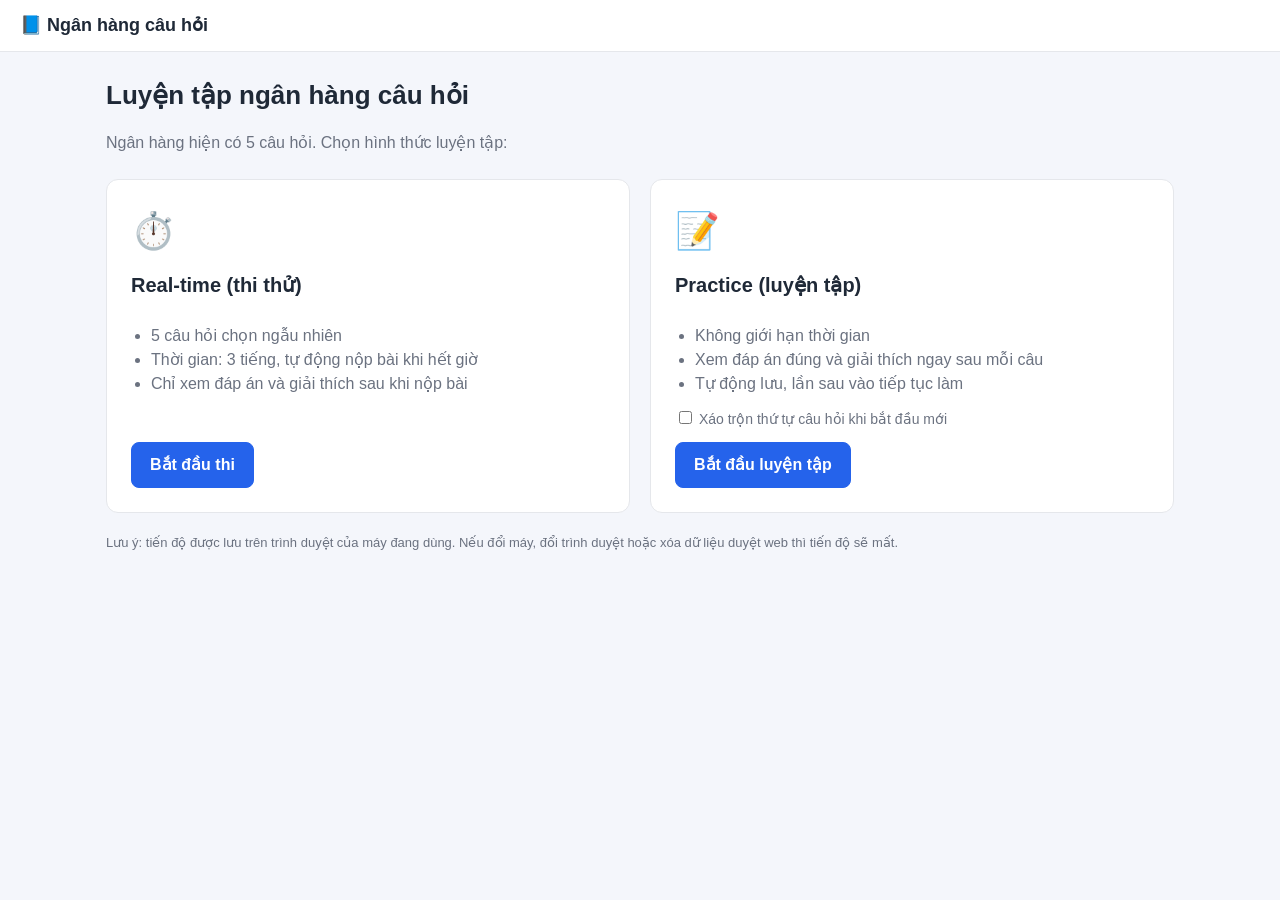
==== index.html @ 00bdcbef "Tạo trang web luyện tập ngân hàng câu hỏi (Real-time và Practice) Co-Authored-By: Claude Opus 5.5 <n" ====
<!doctype html>
<html lang="vi">
<head>
  <meta charset="utf-8">
  <meta name="viewport" content="width=device-width, initial-scale=1">
  <title>Luyện tập ngân hàng câu hỏi</title>
  <link rel="stylesheet" href="style.css">
</head>
<body>
  <header class="topbar">
    <div class="brand" id="brand">📘 Ngân hàng câu hỏi</div>
    <div class="topbar-right" id="topbarRight"></div>
  </header>

  <main id="app"></main>

  <script src="data/questions.js"></script>
  <script src="app.js"></script>
</body>
</html>
---- style.css ----
:root {
  --bg: #f4f6fb;
  --card: #ffffff;
  --text: #1f2937;
  --muted: #6b7280;
  --border: #e5e7eb;
  --primary: #2563eb;
  --primary-dark: #1d4ed8;
  --green: #16a34a;
  --green-bg: #dcfce7;
  --red: #dc2626;
  --red-bg: #fee2e2;
  --amber: #d97706;
  --amber-bg: #fef3c7;
  --radius: 12px;
}

* { box-sizing: border-box; }

body {
  margin: 0;
  font-family: "Segoe UI", Roboto, Arial, sans-serif;
  background: var(--bg);
  color: var(--text);
  line-height: 1.5;
}

button { font: inherit; cursor: pointer; }

.topbar {
  position: sticky;
  top: 0;
  z-index: 10;
  display: flex;
  justify-content: space-between;
  align-items: center;
  gap: 12px;
  padding: 12px 20px;
  background: var(--card);
  border-bottom: 1px solid var(--border);
}
.brand { font-weight: 700; font-size: 18px; cursor: pointer; }
.topbar-right { display: flex; align-items: center; gap: 10px; }

.timer {
  font-variant-numeric: tabular-nums;
  font-weight: 700;
  font-size: 18px;
  padding: 4px 12px;
  border-radius: 8px;
  background: #eef2ff;
  color: var(--primary-dark);
}
.timer.warning { background: var(--red-bg); color: var(--red); }

main { max-width: 1100px; margin: 0 auto; padding: 24px 16px 60px; }

.card {
  background: var(--card);
  border: 1px solid var(--border);
  border-radius: var(--radius);
  padding: 24px;
}

h1 { font-size: 26px; margin: 0 0 6px; }
h2 { font-size: 20px; margin: 0 0 12px; }
.muted { color: var(--muted); }

/* ---------- Trang chủ ---------- */
.modes {
  display: grid;
  grid-template-columns: repeat(auto-fit, minmax(280px, 1fr));
  gap: 20px;
  margin-top: 24px;
}
.mode-card { display: flex; flex-direction: column; gap: 12px; }
.mode-card .icon { font-size: 36px; }
.mode-card ul { margin: 0; padding-left: 20px; color: var(--muted); }
.mode-card .actions { margin-top: auto; display: flex; flex-wrap: wrap; gap: 10px; }

.btn {
  border: 1px solid var(--border);
  background: var(--card);
  color: var(--text);
  padding: 10px 18px;
  border-radius: 8px;
  font-weight: 600;
}
.btn:hover { background: #f3f4f6; }
.btn.primary { background: var(--primary); border-color: var(--primary); color: #fff; }
.btn.primary:hover { background: var(--primary-dark); }
.btn.danger { color: var(--red); border-color: #fecaca; }
.btn.danger:hover { background: var(--red-bg); }
.btn:disabled { opacity: .5; cursor: not-allowed; }
.btn.small { padding: 6px 12px; font-size: 14px; }

.progress {
  height: 8px;
  background: var(--border);
  border-radius: 99px;
  overflow: hidden;
}
.progress > div { height: 100%; background: var(--primary); }

/* ---------- Màn hình làm bài ---------- */
.quiz-layout {
  display: grid;
  grid-template-columns: 1fr 300px;
  gap: 20px;
  align-items: start;
}
@media (max-width: 860px) {
  .quiz-layout { grid-template-columns: 1fr; }
}

.q-head {
  display: flex;
  justify-content: space-between;
  align-items: center;
  gap: 10px;
  margin-bottom: 12px;
}
.q-number { font-weight: 700; color: var(--primary); }
.q-text { font-size: 18px; white-space: pre-wrap; margin: 0 0 18px; }

.options { display: flex; flex-direction: column; gap: 10px; }
.option {
  display: flex;
  gap: 12px;
  align-items: flex-start;
  text-align: left;
  width: 100%;
  padding: 12px 14px;
  border: 2px solid var(--border);
  border-radius: 10px;
  background: var(--card);
  color: var(--text);
}
.option:hover:not(:disabled) { border-color: var(--primary); background: #f8faff; }
.option .letter {
  flex: 0 0 30px;
  height: 30px;
  display: grid;
  place-items: center;
  border-radius: 50%;
  background: #f3f4f6;
  font-weight: 700;
}
.option .opt-text { white-space: pre-wrap; padding-top: 3px; }
.option.selected { border-color: var(--primary); background: #eef2ff; }
.option.selected .letter { background: var(--primary); color: #fff; }
.option.correct { border-color: var(--green); background: var(--green-bg); }
.option.correct .letter { background: var(--green); color: #fff; }
.option.wrong { border-color: var(--red); background: var(--red-bg); }
.option.wrong .letter { background: var(--red); color: #fff; }
.option:disabled { cursor: default; }

.explain {
  margin-top: 18px;
  padding: 14px 16px;
  border-radius: 10px;
  background: var(--amber-bg);
  border-left: 4px solid var(--amber);
  white-space: pre-wrap;
}
.verdict { font-weight: 700; margin-top: 16px; }
.verdict.ok { color: var(--green); }
.verdict.no { color: var(--red); }

.nav-buttons {
  display: flex;
  justify-content: space-between;
  gap: 10px;
  margin-top: 22px;
}

.side { position: sticky; top: 80px; display: flex; flex-direction: column; gap: 14px; }
.side .stats { display: grid; grid-template-columns: 1fr 1fr; gap: 8px; font-size: 14px; }
.side .stats b { font-size: 18px; display: block; }

.grid {
  display: grid;
  grid-template-columns: repeat(auto-fill, minmax(38px, 1fr));
  gap: 6px;
  max-height: 340px;
  overflow-y: auto;
  padding: 2px;
}
.cell {
  position: relative;
  height: 36px;
  border: 1px solid var(--border);
  border-radius: 6px;
  background: var(--card);
  font-size: 13px;
  font-weight: 600;
  color: var(--text);
}
.cell.answered { background: #dbeafe; border-color: #93c5fd; }
.cell.correct { background: var(--green-bg); border-color: #86efac; color: var(--green); }
.cell.wrong { background: var(--red-bg); border-color: #fca5a5; color: var(--red); }
.cell.current { outline: 2px solid var(--primary); outline-offset: 1px; }
.cell.flagged::after {
  content: "";
  position: absolute;
  top: 2px; right: 2px;
  width: 7px; height: 7px;
  border-radius: 50%;
  background: var(--amber);
}

.legend { display: flex; flex-wrap: wrap; gap: 10px; font-size: 12px; color: var(--muted); }
.legend span::before {
  content: "";
  display: inline-block;
  width: 10px; height: 10px;
  margin-right: 4px;
  border-radius: 3px;
  vertical-align: -1px;
  background: var(--c);
  border: 1px solid #d1d5db;
}

/* ---------- Kết quả ---------- */
.result-summary {
  display: grid;
  grid-template-columns: repeat(auto-fit, minmax(150px, 1fr));
  gap: 14px;
  margin: 20px 0;
}
.stat-box {
  border: 1px solid var(--border);
  border-radius: 10px;
  padding: 14px;
  text-align: center;
}
.stat-box b { display: block; font-size: 26px; }

.review-item { border-top: 1px solid var(--border); padding: 18px 0; }
.review-item:first-child { border-top: 0; }
.filter-bar { display: flex; flex-wrap: wrap; gap: 8px; margin: 10px 0 6px; }
.filter-bar .btn.active { background: var(--primary); color: #fff; border-color: var(--primary); }

/* ---------- Hộp thoại ---------- */
.modal-backdrop {
  position: fixed;
  inset: 0;
  background: rgba(0, 0, 0, .45);
  display: grid;
  place-items: center;
  z-index: 50;
  padding: 16px;
}
.modal { max-width: 440px; width: 100%; }
.modal .actions { display: flex; justify-content: flex-end; gap: 10px; margin-top: 18px; }
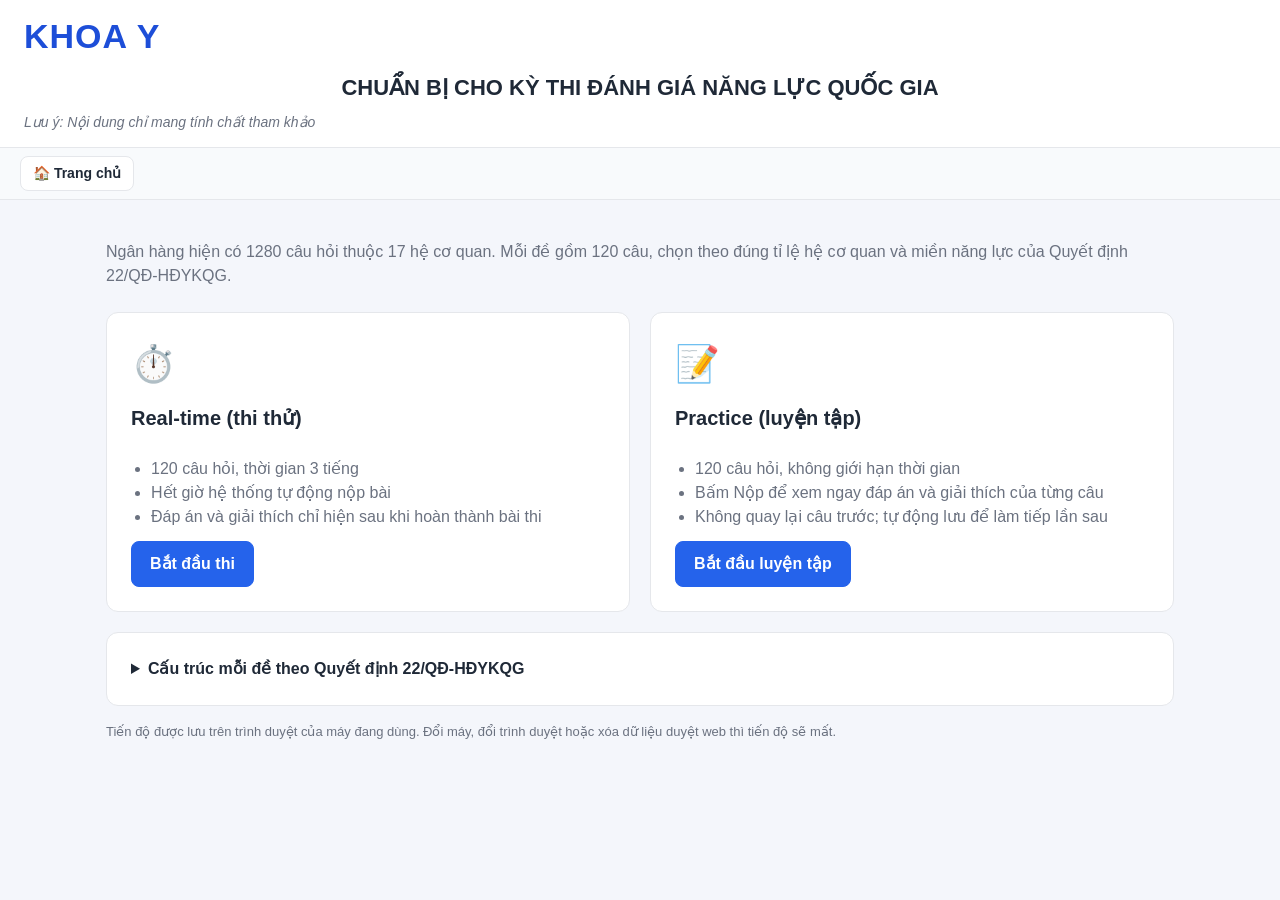
==== commit 5b080e50: "Tạo đề theo tỉ lệ QĐ 22, nạp 1.280 câu hỏi, đổi cách làm Practice, thêm phân tích năng lực - Tiêu đề" ====
--- a/index.html
+++ b/index.html
@@ -3,17 +3,24 @@
 <head>
   <meta charset="utf-8">
   <meta name="viewport" content="width=device-width, initial-scale=1">
-  <title>Luyện tập ngân hàng câu hỏi</title>
+  <title>Khoa Y – Luyện thi đánh giá năng lực</title>
   <link rel="stylesheet" href="style.css">
 </head>
 <body>
-  <header class="topbar">
-    <div class="brand" id="brand">📘 Ngân hàng câu hỏi</div>
+  <header class="site-header">
+    <div class="hdr-khoa">KHOA Y</div>
+    <div class="hdr-title">CHUẨN BỊ CHO KỲ THI ĐÁNH GIÁ NĂNG LỰC QUỐC GIA</div>
+    <div class="hdr-note">Lưu ý: Nội dung chỉ mang tính chất tham khảo</div>
+  </header>
+
+  <nav class="toolbar">
+    <button class="btn small" id="homeBtn">🏠 Trang chủ</button>
     <div class="topbar-right" id="topbarRight"></div>
-  </header>
+  </nav>
 
   <main id="app"></main>
 
+  <script src="data/blueprint.js"></script>
   <script src="data/questions.js"></script>
   <script src="app.js"></script>
 </body>
--- a/style.css
+++ b/style.css
@@ -27,7 +27,37 @@
 
 button { font: inherit; cursor: pointer; }
 
-.topbar {
+.site-header {
+  background: var(--card);
+  padding: 18px 24px 14px;
+  border-bottom: 1px solid var(--border);
+}
+.hdr-khoa {
+  font-size: 34px;
+  font-weight: 800;
+  color: var(--primary-dark);
+  letter-spacing: 1px;
+  line-height: 1.1;
+}
+.hdr-title {
+  margin-top: 16px;
+  text-align: center;
+  font-size: 22px;
+  font-weight: 700;
+}
+.hdr-note {
+  margin-top: 8px;
+  text-align: left;
+  font-size: 14px;
+  font-style: italic;
+  color: var(--muted);
+}
+@media (max-width: 600px) {
+  .hdr-khoa { font-size: 28px; }
+  .hdr-title { font-size: 17px; }
+}
+
+.toolbar {
   position: sticky;
   top: 0;
   z-index: 10;
@@ -35,11 +65,11 @@
   justify-content: space-between;
   align-items: center;
   gap: 12px;
-  padding: 12px 20px;
-  background: var(--card);
+  padding: 8px 20px;
+  background: #f8fafc;
   border-bottom: 1px solid var(--border);
-}
-.brand { font-weight: 700; font-size: 18px; cursor: pointer; }
+  min-height: 52px;
+}
 .topbar-right { display: flex; align-items: center; gap: 10px; }
 
 .timer {
@@ -174,7 +204,7 @@
   margin-top: 22px;
 }
 
-.side { position: sticky; top: 80px; display: flex; flex-direction: column; gap: 14px; }
+.side { position: sticky; top: 64px; display: flex; flex-direction: column; gap: 14px; }
 .side .stats { display: grid; grid-template-columns: 1fr 1fr; gap: 8px; font-size: 14px; }
 .side .stats b { font-size: 18px; display: block; }
 
@@ -253,3 +283,35 @@
 }
 .modal { max-width: 440px; width: 100%; }
 .modal .actions { display: flex; justify-content: flex-end; gap: 10px; margin-top: 18px; }
+
+.q-stem p { margin: 0 0 10px; white-space: pre-wrap; }
+.q-stem p:last-child { font-weight: 600; margin-bottom: 16px; }
+.explain p { margin: 0 0 6px; }
+.explain p:last-child { margin-bottom: 0; }
+.explain { white-space: normal; }
+.explain p { white-space: pre-wrap; }
+.q-meta { font-size: 13px; color: var(--muted); margin-bottom: 8px; }
+.cell:disabled { cursor: default; }
+
+/* ---------- Bảng ---------- */
+.table-wrap { overflow-x: auto; }
+table.tbl { width: 100%; border-collapse: collapse; font-size: 14px; }
+.tbl th, .tbl td { padding: 8px 10px; border-bottom: 1px solid var(--border); text-align: center; }
+.tbl th { background: #f8fafc; font-weight: 600; }
+.tbl td:first-child, .tbl th:first-child { text-align: left; }
+.tbl tr.sub td:first-child { padding-left: 28px; color: var(--muted); }
+.tbl tr.total td { font-weight: 700; }
+.bar { position: relative; height: 8px; background: var(--border); border-radius: 99px; min-width: 80px; }
+.bar > div { position: absolute; inset: 0 auto 0 0; border-radius: 99px; }
+.lvl { display: inline-block; padding: 2px 8px; border-radius: 99px; font-size: 12px; font-weight: 700; white-space: nowrap; }
+.lvl.y { background: var(--red-bg); color: var(--red); }
+.lvl.tb { background: var(--amber-bg); color: var(--amber); }
+.lvl.k { background: #dbeafe; color: var(--primary-dark); }
+.lvl.t { background: var(--green-bg); color: var(--green); }
+.lvl.na { background: #f3f4f6; color: var(--muted); }
+.alert { padding: 12px 16px; border-radius: 10px; margin: 12px 0; }
+.alert.warn { background: var(--red-bg); border-left: 4px solid var(--red); }
+.alert.ok { background: var(--green-bg); border-left: 4px solid var(--green); }
+details.card summary { cursor: pointer; font-weight: 600; }
+details.card[open] summary { margin-bottom: 12px; }
+.two-col { display: grid; grid-template-columns: repeat(auto-fit, minmax(320px, 1fr)); gap: 20px; }
